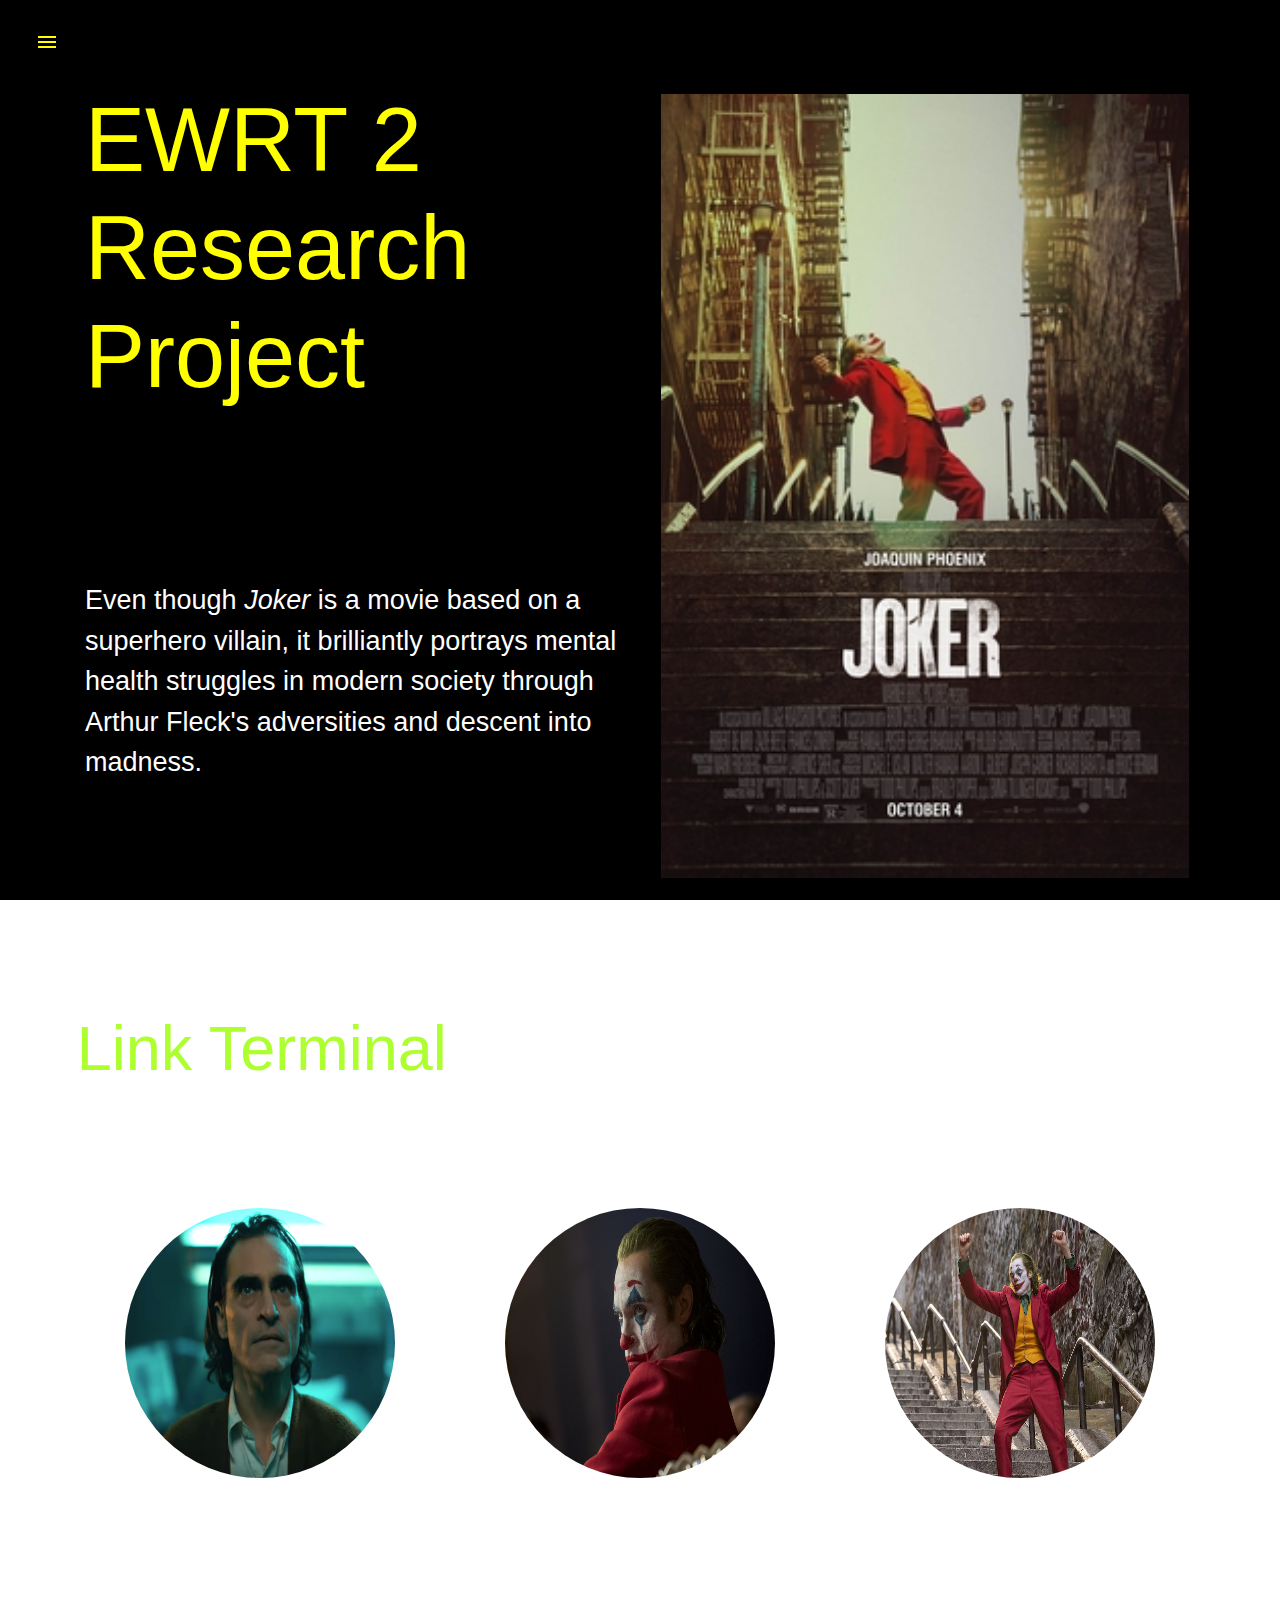
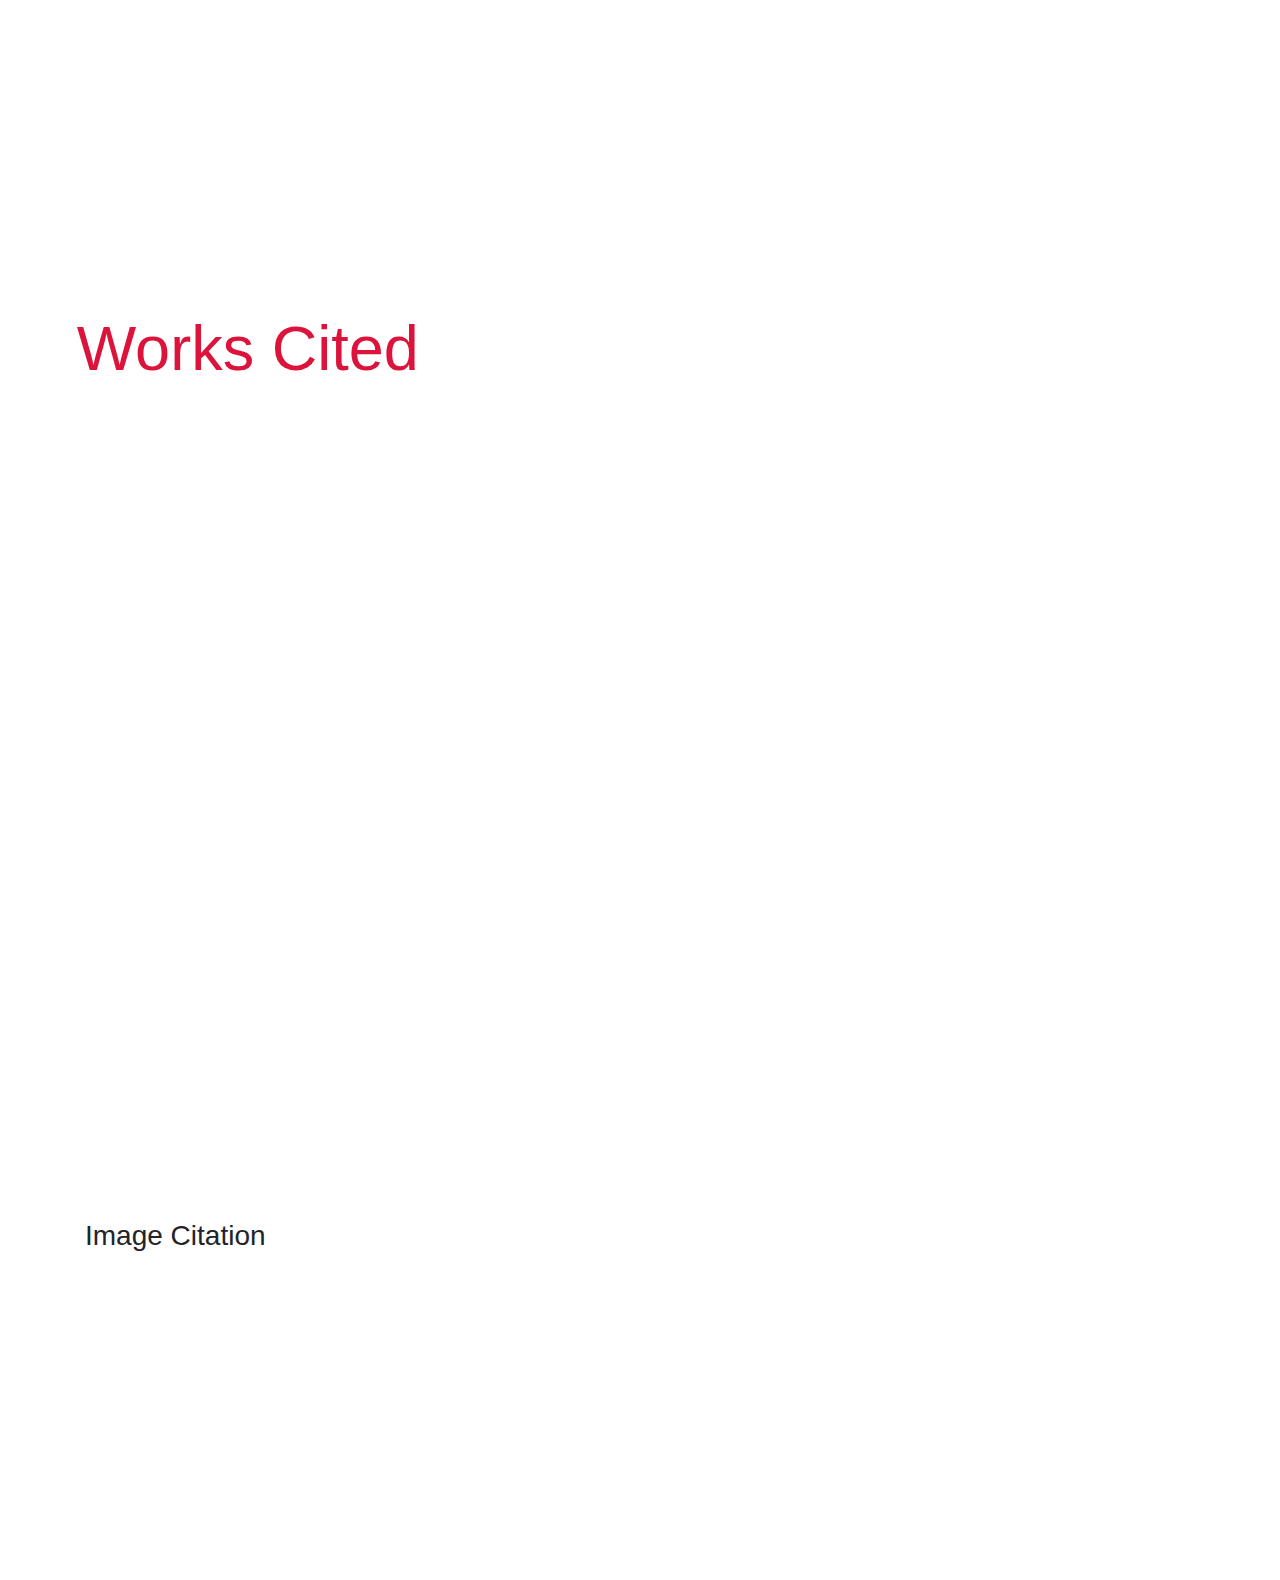
==== index.html @ c71a38e0 "Update index.html" ====
<!DOCTYPE html>
<html lang="en">
  <head>
    <meta charset="UTF-8" />
    <meta http-equiv="X-UA-Compatible" content="IE=edge" />
    <meta name="viewport" content="width=device-width, initial-scale=1.0" />
    <title>EWRT Project</title>
    <link rel="stylesheet" href="style.css" />
    <link rel="preconnect" href="https://fonts.gstatic.com" />
    <link
      href="https://fonts.googleapis.com/css2?family=Montserrat:wght@400;500&display=swap"
      rel="stylesheet"
    />
    <link
      rel="stylesheet"
      href="https://maxcdn.bootstrapcdn.com/bootstrap/4.0.0/css/bootstrap.min.css"
      integrity="sha384-Gn5384xqQ1aoWXA+058RXPxPg6fy4IWvTNh0E263XmFcJlSAwiGgFAW/dAiS6JXm"
      crossorigin="anonymous"
    />
  </head>
  <body>
    <div id="mySidebar" class="sidebar">
      <a href="javascript:void(0)" class="closebtn" onclick="closeNav()"
        >&times;</a
      >
      <a href="index.html">
          Home
      </a>
      <a href="#link-terminal"
        >Link Terminal</a
      >
      <a href="#works-cited"
        >Works Cited</a
      >
    </div>

    <div id="main">
      <button class="openbtn" onclick="openNav()">
        <svg class="menu" xmlns="http://www.w3.org/2000/svg" fill="#000000">
          <path d="M0 0h24v24H0z" fill="none" />
          <path d="M3 18h18v-2H3v2zm0-5h18v-2H3v2zm0-7v2h18V6H3z" />
        </svg>
      </button>

      <section id="landing-page" class="mt-2">
        <div class="container">
          <div class="row">
            <div class="landing-text col-xl-6">
              <h1 class="Title">EWRT 2 Research Project <br /></h1>
              <p class="body-text" >
                <br />
                <br />
                <br />
                <br />
                Even though <i>Joker</i> is a movie based on a superhero villain, it
                brilliantly portrays mental health struggles in modern society
                through Arthur Fleck's adversities and descent into madness.
              </p>
            </div>
            <div class="landing-pic col-xl-6 d-flex justify-content-center">
                <img class="movie-poster mt-2" src="images/Joker_(2019_film)_poster.jpeg" alt="Movie_poster">
            </div>
          </div>
        </div>
      </div>

      <section id="link-terminal">
        <h1>Link Terminal</h1>
        <div class="container project1234 fade-in mt-5 pt-5">
          <div class="row">
            <div class="col-xl-4">
              <a href="causes.html"
              ><img
                class="project1 hvr-grow-shadow"
                src="images/causes.png"
                alt="movieDatabase"
             /></a>
             <h3 class="desc-title mt-5">Causes of Mental Health Struggles</h3>
            </div>
            <div class="col-xl-4">
              <a href="effects.html"
              ><img onclick="alertFunction()"
                class="project2 hvr-grow-shadow"
                src="images/effect.jpeg"
                alt="Project2"
            /></a>
            <h3 class="desc-title mt-5">Effects of Psychotic Illness</h3>
            </div>
            <div class="col-xl-4">
              <a href="PersonalAnalysis.html"
              ><img
                class="project3 hvr-grow-shadow"
                src="images/Personal.jpeg"
                alt="Project3"
            /></a>
            <h3 class="desc-title mt-5">Personal Analysis</h3>
            </div>
          </div>
        </div>
      </section>

      <section id="works-cited">
        <h1>Works Cited</h1>
        <div class="container">
            <div class="row">
              <div class="col-xl-12">
                <p>Berger, Kevin. "Why We Still Need Monsters” Monsters: A Bedford Spotlight Reader, edited by Andrew J. Hoffman, Bedford, 2016 <br> <br>
                    Cancilla, Christian J. “Review: ‘Joker’ Holds a Mirror up to Society.” Dailyemerald.com, Daily Emerald, 8 Oct. 2019, https://www.dailyemerald.com/arts-culture/review-joker-holds-a-mirror-up-to-society/article_284d884a-e974-11e9-9d47-8fa9ae3995ba.html. <br><br>
                    Driscoll, Annabel, and Mina Husain. “Why Joker's Depiction of Mental Illness Is Dangerously Misinformed.” The Guardian, Guardian News and Media, 21 Oct. 2019, https://www.theguardian.com/film/2019/oct/21/joker-mental-illness-joaquin-phoenix-dangerous-misinformed.<br><br>
                    Fitriani, Yustina. “Analysis of Psychological Aspects of The Main Character in Movie ‘Joker’ Based on Sigmund Freud Theory.” Journal on Language and Literature, vol. 6, ser. 1, Dec. 2019, pp. 119–127. 1, https://doi.org/10.30812/humanitatis.v6i1.559. <br><br>
                    Goins, Zach. “Exit Survey: 'Joker'.” Inside The Film Room, 5 Oct. 2019, https://insidefilmroom.com/2019/10/05/exit-survey-joker/. <br> <br>
                    Phillips, Todd, and Scott Silver. Written by Todd Phillips &amp; Scott Silver. https://d2bu9v0mnky9ur.cloudfront.net/academy2019/screenplay/joker/joker_new_final.pdf. <br><br>
                    Ramirez, Miguel. “‘Joker’ Brings Societal Issues To Light And Does Not Glorify Violence In Viewers.” Stmurattlernews.com, St. Mary's University, 23 Oct. 2019, https://www.stmurattlernews.com/home/2019/10/23/joker-brings-societal-issues-to-light-and-does-not-glorify-violence-in-viewers/. <br><br>
                    Robinson, Chauncey K. “'Joker' Exposes the Broken Class System That Creates Its Own Monsters.” People's World, People's World, 30 June 2020, https://www.peoplesworld.org/article/joker-exposes-the-broken-class-system-that-creates-its-own-monsters/. <br><br>
                    Skryabin, Valentin Yurievich. “Analysing Joker: An Attempt to Establish Diagnosis for a Film Icon: Bjpsych Bulletin.” Cambridge Core, Cambridge University Press, 7 Jan. 2021, https://www.cambridge.org/core/journals/bjpsych-bulletin/article/analysing-joker-an-attempt-to-establish-diagnosis-for-a-film-icon/73EAAA5833A820B3B8EC1096FF55710F. <br><br>
                    Spielman, Rose M., et al. Psychology 2E. OpenStax College, Rice University, 2020, pp. 568 - 620 <br><br>
                </p>
              </div>
              <div class="col-xl-12">
                <h3 class="image-citation" >Image Citation <br><br></h3>
                <p>“Joker (2019).” Fandango, 4 Oct. 2019, https://www.fandango.com/joker-2019-214548/movie-overview. <br><br>
                    “Joker (2019 Film).” Wikipedia, Wikimedia Foundation, 5 Mar. 2022, https://en.wikipedia.org/wiki/Joker_(2019_film). <br><br>
                  Sharf, Zack. “'Joker' Set in the Past Because Todd Phillips Wants Nothing to Do with the DCEU.” IndieWire, IndieWire, 20 Sept. 2019, https://www.indiewire.com/2019/09/joker-setting-period-movie-separate-dceu-1202174964/. <br><br>
                  Sharf, Zack. “'Joker' Director Spent One Year Convincing Warner Bros. to Say Yes to R-Rated Vision.” IndieWire, IndieWire, 28 Aug. 2019, https://www.indiewire.com/2019/08/joker-r-rating-director-warner-bros-clash-1202169517/. <br><br></p>
              </div>
            </div>
        </div>
      </section>
    </div>
    <script src="animate.js" defer></script>
  </body>
</html>
---- style.css ----
body {
  z-index: 10;
  background: linear-gradient(to bottom, black, black) fixed;
  /*background-color: white;*/
  background-size: cover;
  background-position: center;
  background-repeat: no-repeat;
}

/* The sidebar menu */
.sidebar {
  height: 100%; /* 100% Full-height */
  width: 0; /* 0 width - change this with JavaScript */
  position: fixed; /* Stay in place */
  z-index: 1; /* Stay on top */
  top: 0;
  left: 0;
  background-color: grey;
  overflow-x: hidden; /* Disable horizontal scroll */
  padding-top: 60px; /* Place content 60px from the top */
  transition: 0.5s; /* 0.5 second transition effect to slide in the sidebar */
}

/* The sidebar links */
.sidebar a {
  padding: 8px 8px 8px 32px;
  text-decoration: none;
  font-size: 25px;
  color: white;
  display: block;
  transition: 0.3s;
}

/* When you mouse over the navigation links, change their color */
.sidebar a:hover {
  color: greenyellow;
  text-decoration: none;
}

/* Position and style the close button (top right corner) */
.sidebar .closebtn {
  position: absolute;
  top: 0;
  right: 25px;
  font-size: 36px;
  margin-left: 50px;
}

/* The button used to open the sidebar */
.openbtn {
  font-size: 20px;
  position: relative;
  cursor: pointer;
  background-color: transparent;
  color: greenyellow fixed;
  fill: greenyellow;
  padding: 10px 15px;
  border: none;
  max-width: 7.5%;
}

.menu {
  fill: yellow;
}

/* Style page content - use this if you want to push the page content to the right when you open the side navigation */
#main {
  transition: margin-left 0.5s; /* If you want a transition effect */
  padding: 20px;
}

/* On smaller screens, where height is less than 450px, change the style of the sidenav (less padding and a smaller font size) */
@media screen and (max-height: 450px) {
  .sidebar {
    padding-top: 15px;
  }
  .sidebar a {
    font-size: 18px;
  }
}

svg {
  width: 30px;
  height: 30px;
}
svg:hover {
  fill: greenyellow;
}

#landing-page {
  height: 100%;
  width: 100%;
}

.Title {
  font-size: 10vh;
  color: yellow;
}

.body-text {
  font-size: 3vh;
  color: white;
}

.yearbook {
  margin-top: 5%;
  margin-left: 40%;
  width: 20vw;
  transition: ease-out 0.2s;
}

.yearbook:hover {
  animation: rotation 1s alternate;
  transition: ease-in 0.2s;
  transform: scale(1.1);
}

@keyframes rotation {
  from {
    transform: rotate(0deg);
  }
  to {
    transform: rotate(359deg);
  }
}

.movie-poster {
  height: 110%;
}
.cause-poster {
  height: 50vh;
  margin-bottom: 7.5%;
}
.citation {
  font-size: 1vh;
  color: white;
}
.citation-box {
  margin-bottom: 5%;
}

#link-terminal {
  width: 100%;
  margin: auto;
  min-height: 100vh;
  margin-top: 15%;
}

#link-terminal h1 {
  font-size: 7vh;
  margin-left: 6%;
  align-items: center;
  text-align: left;
  color: greenyellow;
  padding-bottom: 2%;
}

.project1234 {
  display: flex;
  list-style: none;
  justify-content: space-evenly;
  align-content: center;
  align-items: center;
}

.project1234 img {
  width: 30vh;
  height: 30vh;
  display: block;
  margin: auto;
  border-radius: 150px;
  box-shadow: 5px 5px 5px 5px none;
}

.hvr-grow-shadow {
  display: inline-block;
  vertical-align: middle;
  -webkit-transform: perspective(1px) translateZ(0);
  transform: perspective(1px) translateZ(0);
  box-shadow: 0 0 1px rgba(0, 0, 0, 0);
  -webkit-transition-duration: 0.3s;
  transition-duration: 0.3s;
  -webkit-transition-property: box-shadow, transform;
  transition-property: box-shadow, transform;
}
.hvr-grow-shadow:hover,
.hvr-grow-shadow:focus,
.hvr-grow-shadow:active {
  box-shadow: 0 10px 10px -10px rgba(0, 0, 0, 0);
  -webkit-transform: scale(1.1);
  transform: scale(1.1);
}

.project-desc {
  margin-top: 1%;
  margin-left: 7%;
  margin-right: 6%;
  display: flex;
  flex-direction: row;
  list-style: none;
  justify-content: space-evenly;
  align-content: center;
  align-items: center;
}

.desc1 {
  color: white;
  font-size: 16px;
  width: 300px;
  height: 300px;
  display: block;
  margin: auto;
  border-radius: 50px;
}

.desc2 {
  color: white;
  font-size: 16px;
  width: 300px;
  height: 300px;
  display: block;
  margin: auto;
  border-radius: 50px;
}

.desc3 {
  color: black;
  font-size: 16px;
  width: 300px;
  height: 300px;
  display: block;
  margin: auto;
  border-radius: 50px;
}

.desc4 {
  color: black;
  font-size: 16px;
  width: 300px;
  height: 300px;
  display: block;
  margin: auto;
  padding-right: 20px;
}

.desc-title {
  text-align: center;
  font-size: 32px;
  color: white;
}

.desc {
  text-align: center;
}

#projects button {
  text-align: center;
  vertical-align: middle;
  margin: auto;
  position: absolute;
  top: 290em;
  left: 0;
  bottom: 0;
  right: 0;
}

#works-cited {
  width: 100%;
  margin: auto;
  min-height: 100vh;
}

#works-cited h1 {
  font-size: 7vh;
  margin-left: 6%;
  align-items: center;
  text-align: left;
  color: crimson;
  padding-bottom: 2%;
}

#works-cited p {
  font-size: 2vh;
  color: white;
}

.causesh1 {
  color: yellow;
  font-size: 10vh;
}

.effectsh1 {
  color: greenyellow;
  font-size: 10vh;
}

.analysish1 {
  color: crimson;
  font-size: 10vh;
}
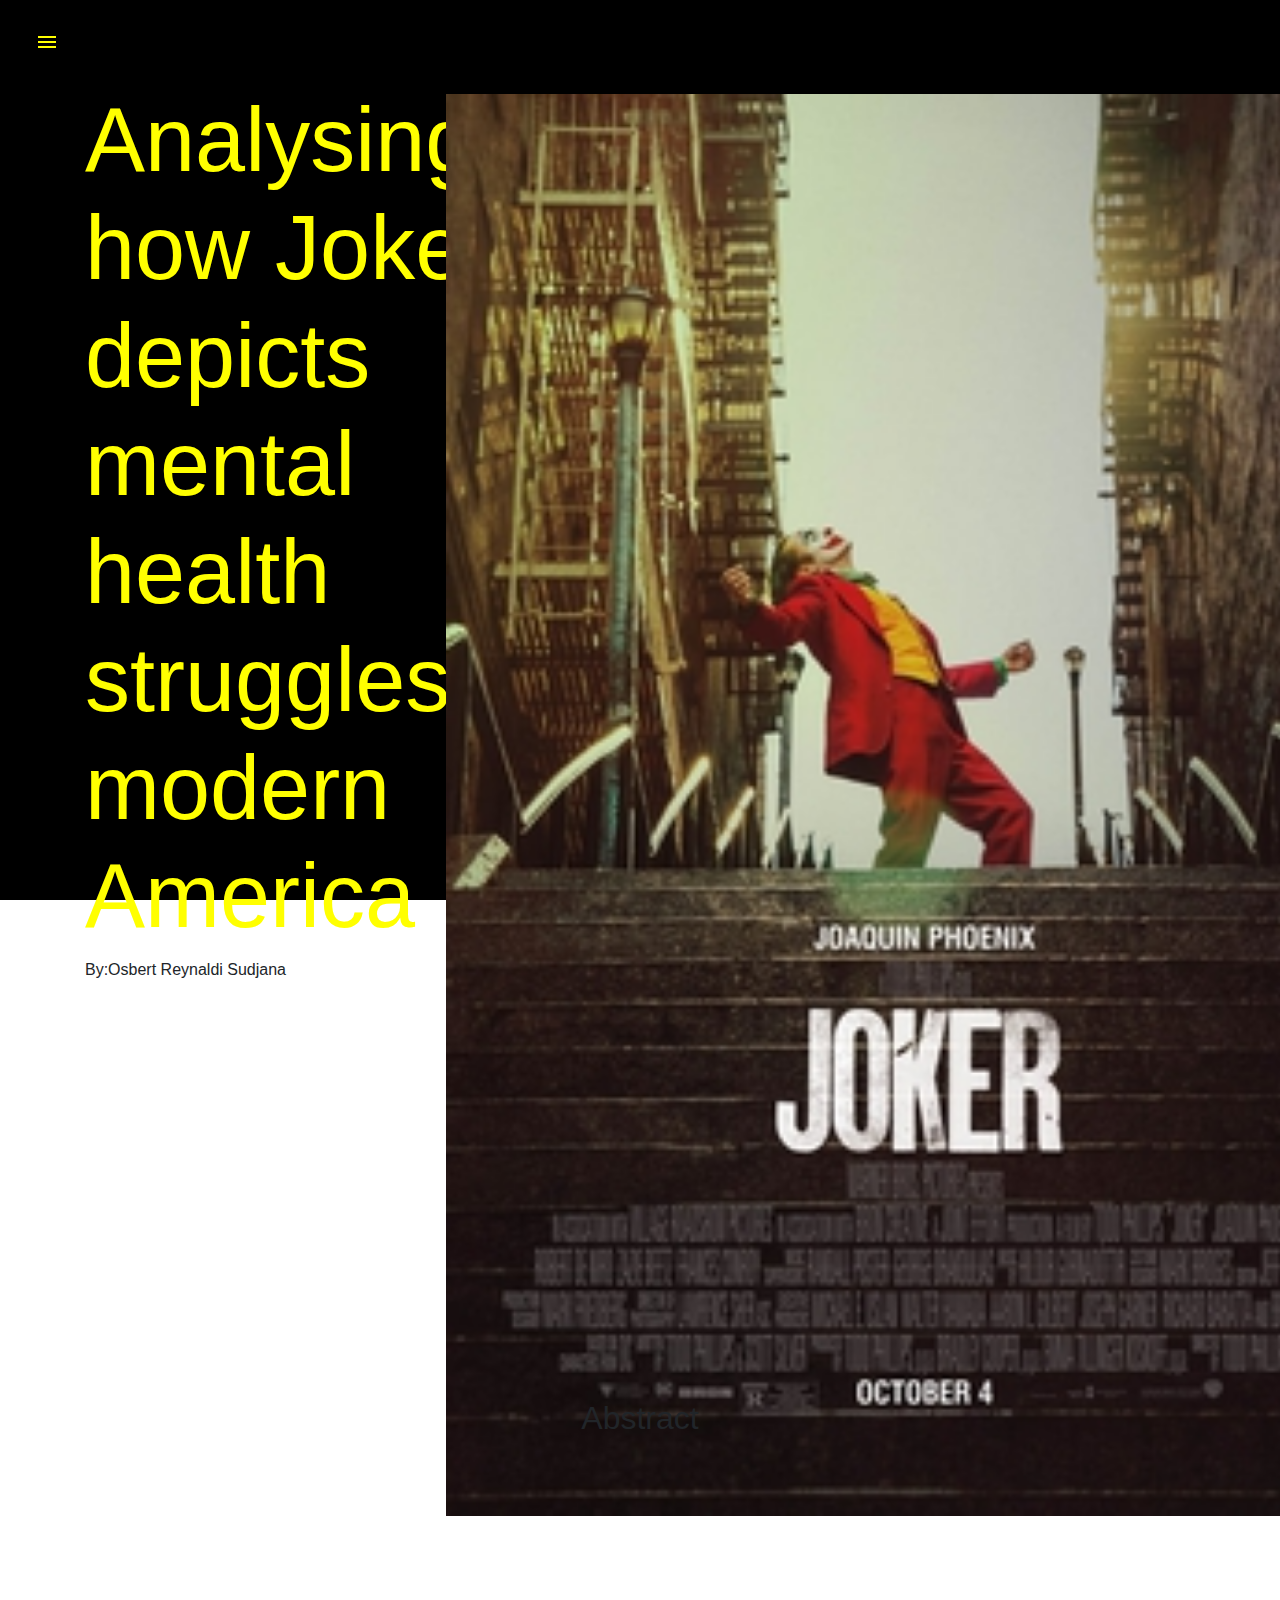
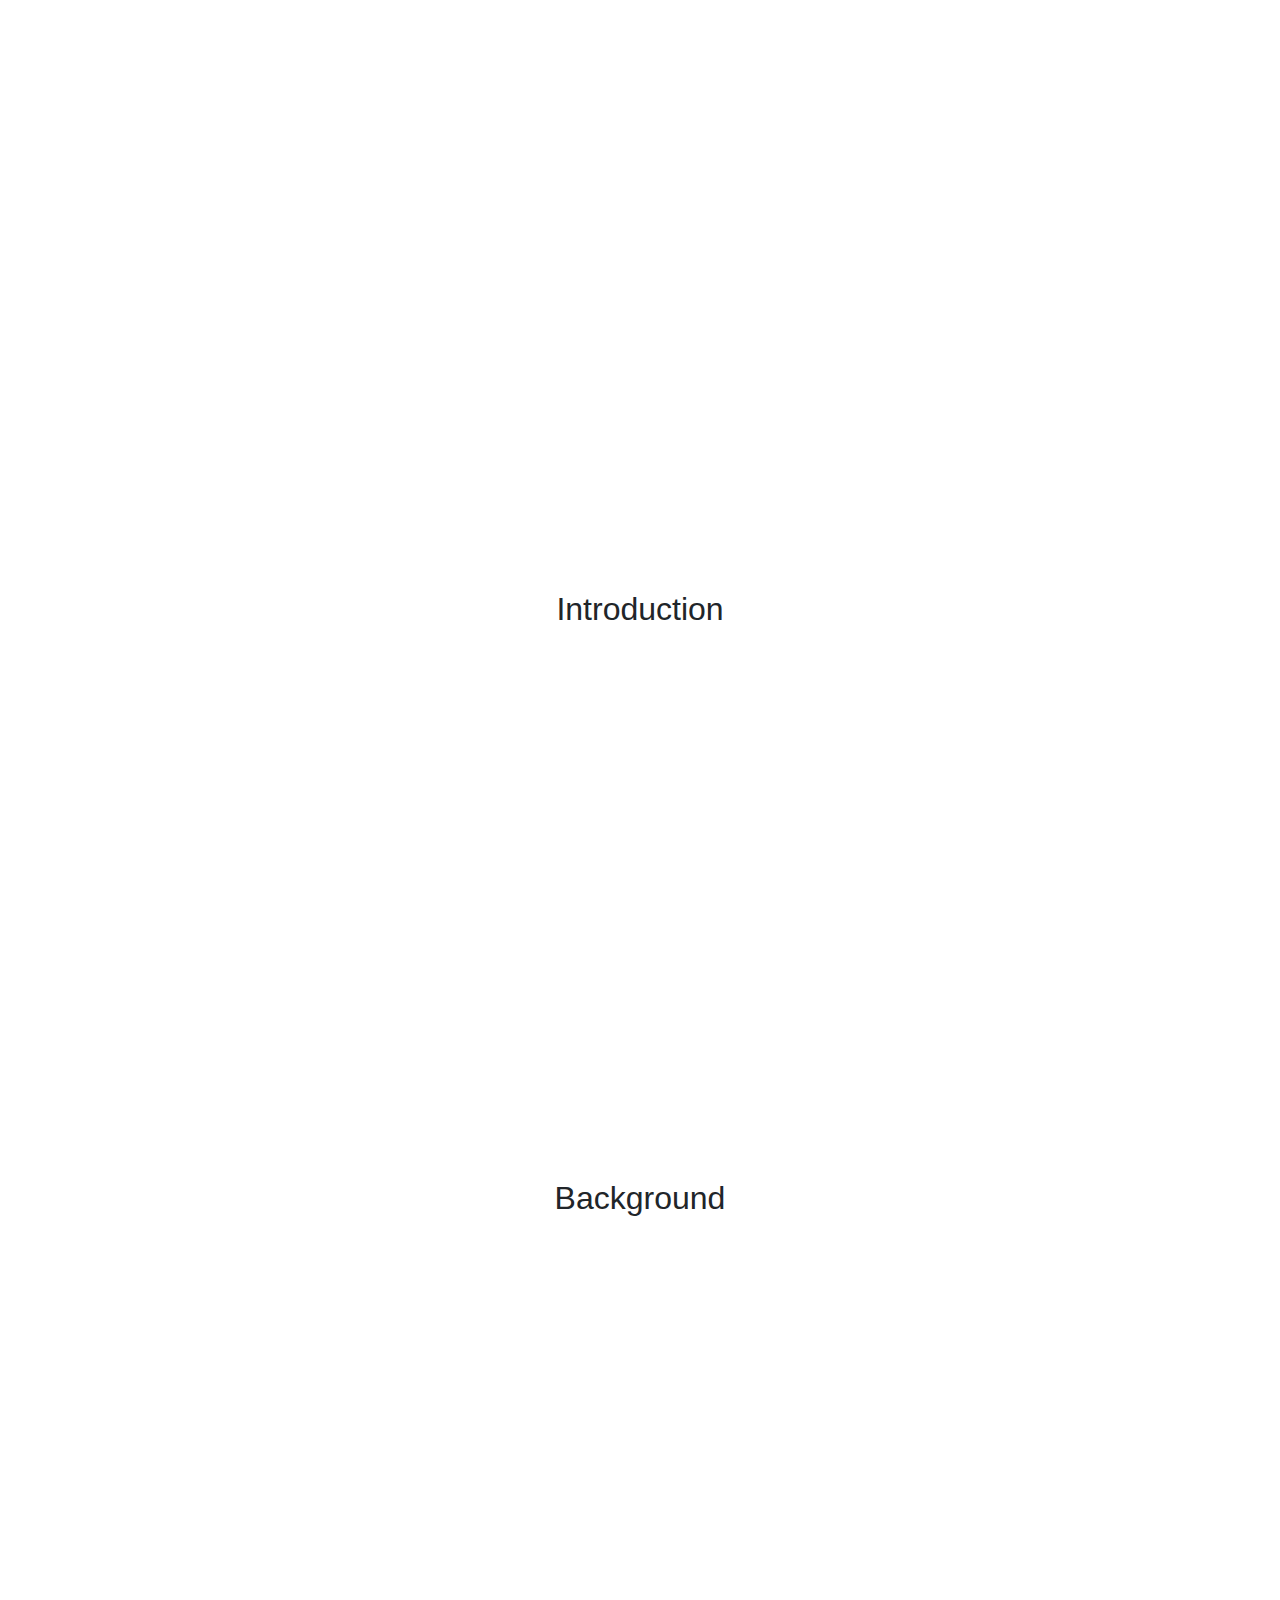
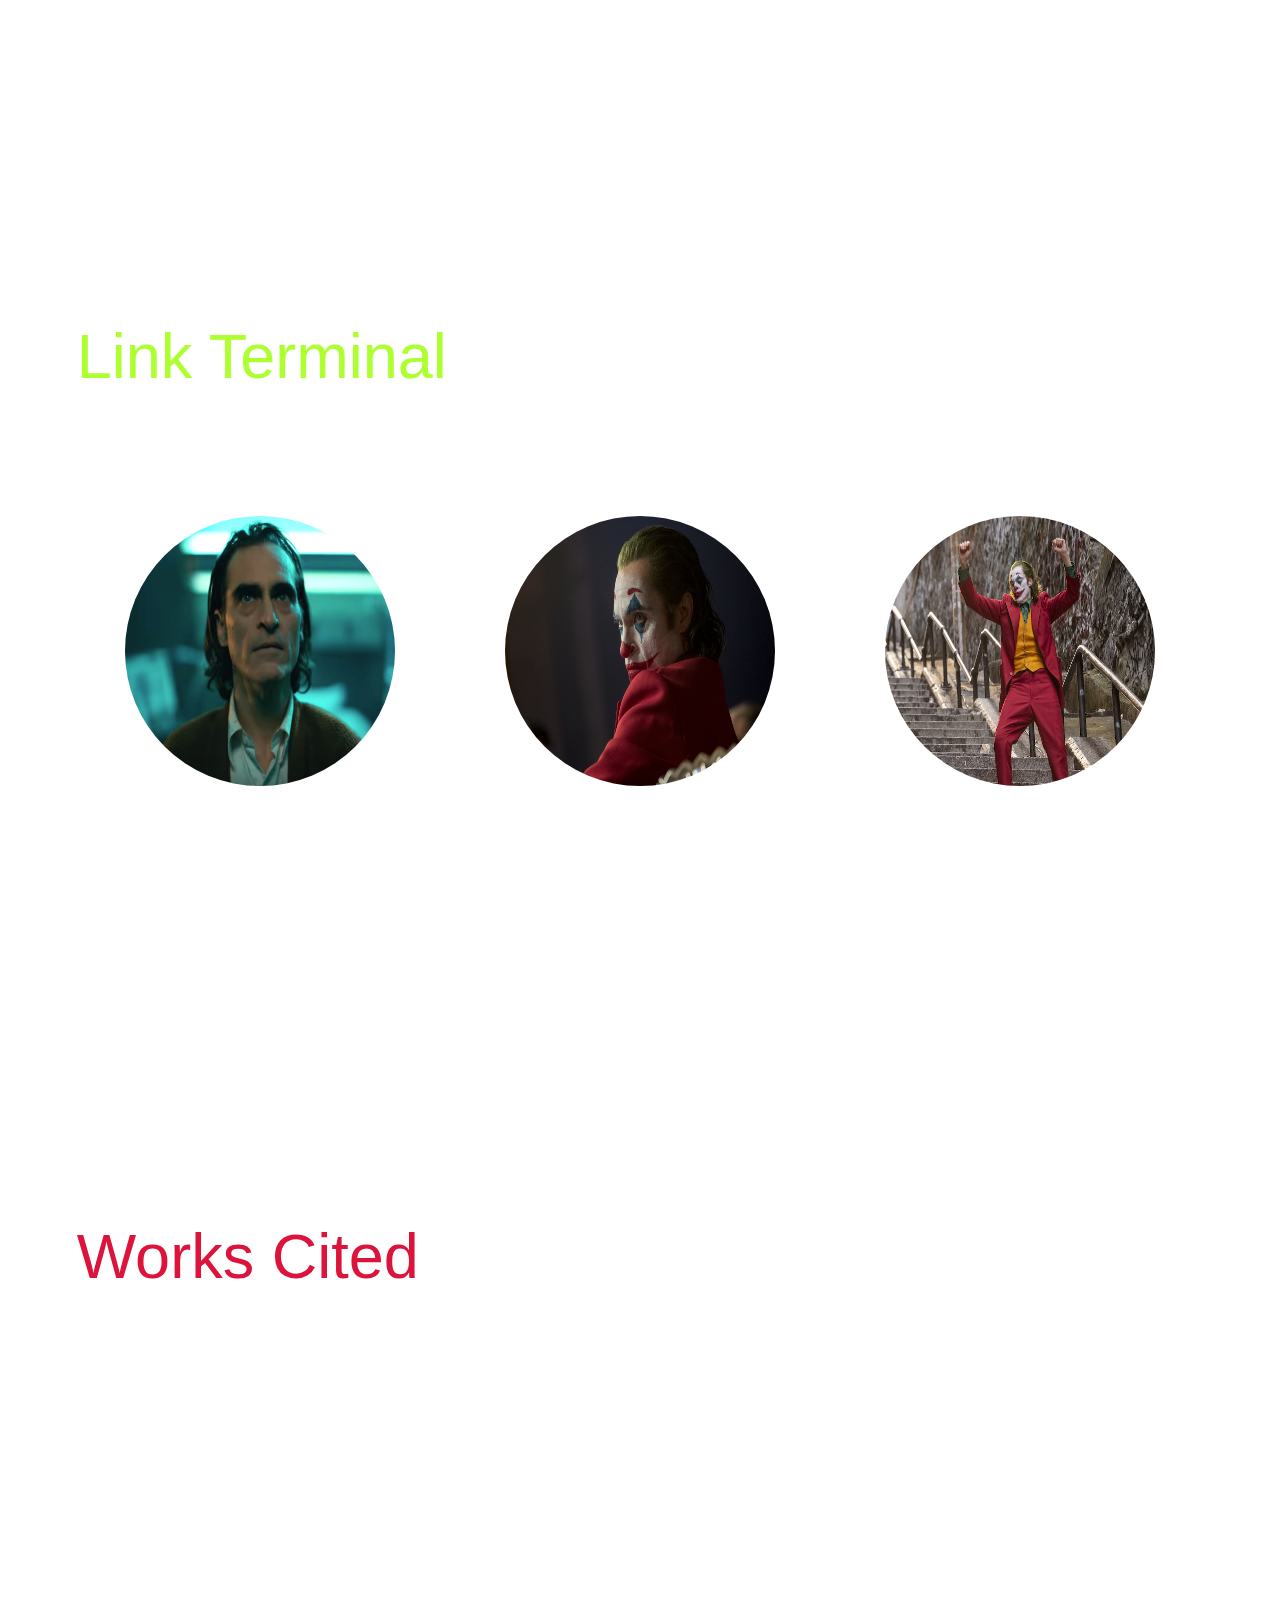
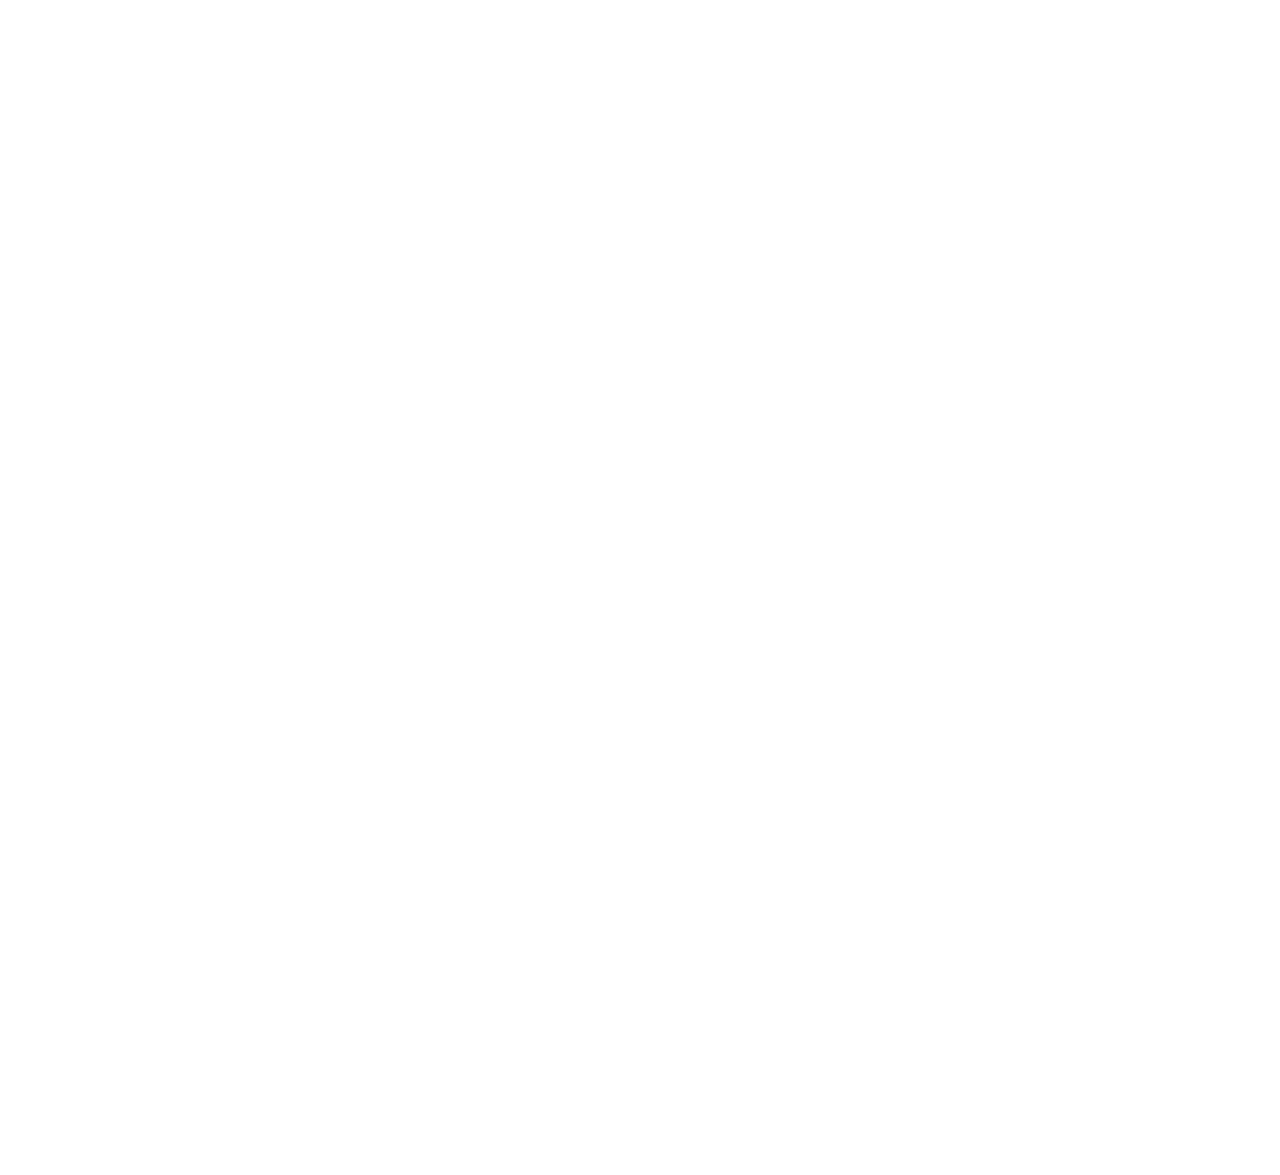
==== commit f79f1b06: "Update index.html" ====
--- a/index.html
+++ b/index.html
@@ -26,6 +26,18 @@
       <a href="index.html">
           Home
       </a>
+      <a href="index.html#abstract">
+          Abstract
+      </a>
+      <a href="index.html#introduction">
+          Introduction
+      </a>
+      <a href="index.html#background">
+          Background
+      </a>
+      <a href="index.html#introduction">
+          Introduction
+      </a>
       <a href="#link-terminal"
         >Link Terminal</a
       >
@@ -46,7 +58,8 @@
         <div class="container">
           <div class="row">
             <div class="landing-text col-xl-6">
-              <h1 class="Title">EWRT 2 Research Project <br /></h1>
+              <h1 class="Title">Analysing how Joker depicts mental health struggles in modern America <br /></h1>
+              <p class="by">By:Osbert Reynaldi Sudjana</p>
               <p class="body-text" >
                 <br />
                 <br />
@@ -63,6 +76,62 @@
           </div>
         </div>
       </div>
+
+      <section id="abstract">
+        <div class="container">
+          <div class="row">
+            <div class="col-xl-12 d-flex justify-content-center">
+              <h2 class="abstract" >Abstract</h2>
+            </div>
+            <div class="col-xl-12 d-flex justify-content-center">
+              <p class="body-text">
+                <br><br><br>
+                The portrayal of mental health through the movie <i>Joker</i> represents mental health in modern American society through symbolism, metaphors, and other comparison techniques. Previous research has highlighted the main character, Arthur Fleck's diagnosis psychological struggles which include Narcissistic Personality Disorder, Antisocial Personality Disorder and Pseudobulbar affect. The dominant claims of critics and researchers state that <i>Joker</i> offers a potentially misinformative protrayal of mental health struggles due to all the violence depicted in the movie. 
+                Through qualititative data from surveys, we can also see the reaction of the American public through comments and multiple perspectives in which a majority of watchers agree that the portrayal of a mentally deranged character makes them unsetteld and uncomfortable. 
+                Contrary to what has already been researched, the movie does actually do an excellent job of portrayal. The counterarguments such as the correlation of violence with mental illness can be seen as a boon. This correlation represents the public's misinformation towards mental illness and serves as a message for the public to be further educated on this topic. Although <i>Joker</i> does have it's shortcomings, it does an overall amazing job at symbolic representation of the American modern society.
+              </p>
+            </div>
+          </div>
+        </div>
+      </section>
+      
+      <section id="introduction">
+        <div class="container">
+          <div class="row">
+            <div class="col-xl-12 d-flex justify-content-center">
+              <h2 class="abstract" >Introduction</h2>
+            </div>
+            <div class="col-xl-12 d-flex justify-content-center">
+              <p class="body-text">
+                <br><br><br>
+                <i>Joker</i> is a movie known for its amazing writing, script and director. It highlights and symbolises issues pertaining to real life problems in mental health through the main character, Arthur Fleck.
+                His past and current activities as detailed in the plot of the movie shows the brutality of society towards people with mental health and also highlights the casues and effects of mental detrioration.
+                Although the movie is set in the fictional city of Gotham, it clearly is a representation of 20th century New York city, depicting how dark those times were towards people of lower economic classes and people with mental health issues.
+                Through analysing the causes and symptoms of mental health problems based on past research as well as doing a personal deep dive on the movie, this research paper aims to analyse how exactly the movie depicts mental health in modern America.
+              </p>
+            </div>
+          </div>
+        </div>
+      </section>
+
+      <section id="background">
+        <div class="container">
+          <div class="row">
+            <div class="col-xl-12 d-flex justify-content-center">
+              <h2 class="abstract" >Background</h2>
+            </div>
+            <div class="col-xl-12 d-flex justify-content-center">
+              <p class="body-text">
+                <br><br><br>
+                Modern America faces the problem of ignorance towards mental health in general. Most people are not educated about what causes and what exactly is mental health issues. What makes this problem worse, is that they do not seem to care.
+                Past research has already highlighted how Arthur Fleck's character in <i>Joker</i> portrays the severity of mental illness as well as specific ilnesses. Although it is never specifically mentioned in the movie, past research has also managed to diagnose him with a few disorders through psychological theory.
+                Critic reviews and surveys also shows that <i>Joker</i> received mixed reviews from the public with an average of around 60% being fond of the movie due to the discomfort that this movie suposedly brings to audience members
+              </p>
+            </div>
+          </div>
+        </div>
+      </section>
+
 
       <section id="link-terminal">
         <h1>Link Terminal</h1>
@@ -104,24 +173,26 @@
         <div class="container">
             <div class="row">
               <div class="col-xl-12">
-                <p>Berger, Kevin. "Why We Still Need Monsters” Monsters: A Bedford Spotlight Reader, edited by Andrew J. Hoffman, Bedford, 2016 <br> <br>
+                <p>Berger, Kevin. "Why We Still Need Monsters” <i>Monsters: A Bedford Spotlight Reader</i>, edited by Andrew J. Hoffman, Bedford, 2016 <br> <br>
                     Cancilla, Christian J. “Review: ‘Joker’ Holds a Mirror up to Society.” Dailyemerald.com, Daily Emerald, 8 Oct. 2019, https://www.dailyemerald.com/arts-culture/review-joker-holds-a-mirror-up-to-society/article_284d884a-e974-11e9-9d47-8fa9ae3995ba.html. <br><br>
+                    “Create a Pie Chart.” Create a Pie Chart, Free . Customize, Download and Easily Share. Just Enter the Amounts, Pick Some Colors/Fonts, and We'll Take It from There!, https://www.meta-chart.com/pie#/display. 
                     Driscoll, Annabel, and Mina Husain. “Why Joker's Depiction of Mental Illness Is Dangerously Misinformed.” The Guardian, Guardian News and Media, 21 Oct. 2019, https://www.theguardian.com/film/2019/oct/21/joker-mental-illness-joaquin-phoenix-dangerous-misinformed.<br><br>
-                    Fitriani, Yustina. “Analysis of Psychological Aspects of The Main Character in Movie ‘Joker’ Based on Sigmund Freud Theory.” Journal on Language and Literature, vol. 6, ser. 1, Dec. 2019, pp. 119–127. 1, https://doi.org/10.30812/humanitatis.v6i1.559. <br><br>
+                    Fitriani, Yustina. “Analysis of Psychological Aspects of The Main Character in Movie ‘Joker’ Based on Sigmund Freud Theory.” <i>Journal on Language and Literature</i>, vol. 6, ser. 1, Dec. 2019, pp. 119–127. 1, https://doi.org/10.30812/humanitatis.v6i1.559. <br><br>
                     Goins, Zach. “Exit Survey: 'Joker'.” Inside The Film Room, 5 Oct. 2019, https://insidefilmroom.com/2019/10/05/exit-survey-joker/. <br> <br>
-                    Phillips, Todd, and Scott Silver. Written by Todd Phillips &amp; Scott Silver. https://d2bu9v0mnky9ur.cloudfront.net/academy2019/screenplay/joker/joker_new_final.pdf. <br><br>
+                    Jiang, Emma. “'Joker': The Study of a Man Who Has Lost His Mind.” The Paly Voice, 7 Feb. 2020, https://palyvoice.com/153136/culture/entertainment/joker-the-study-of-a-man-who-has-lost-his-mind/. <br><br>
+                    “Joker.” Rotten Tomatoes, https://www.rottentomatoes.com/m/joker_2019. “Joker.” <br><br>
+                    “Joker (2019).” Fandango, 4 Oct. 2019, https://www.fandango.com/joker-2019-214548/movie-overview. <br><br>
+                    “Joker (2019 Film).” Wikipedia, Wikimedia Foundation, 5 Mar. 2022, https://en.wikipedia.org/wiki/Joker_(2019_film). <br><br>
+                    Metacritic, 3 Oct. 2019, https://www.metacritic.com/movie/joker. <br><br>
+                    Obenson, Tambay. “'Joker' Makes a Strange Connection between Arthur Fleck and the Struggles of Black Women - Analysis.” IndieWire, IndieWire, 19 Oct. 2019, https://www.indiewire.com/2019/10/joker-race-problem-black-women-1202182613/. <br><br>
+                    Phillips, Todd, and Scott Silver. <i>Joker an origin</i>. https://d2bu9v0mnky9ur.cloudfront.net/academy2019/screenplay/joker/joker_new_final.pdf. <br><br>
                     Ramirez, Miguel. “‘Joker’ Brings Societal Issues To Light And Does Not Glorify Violence In Viewers.” Stmurattlernews.com, St. Mary's University, 23 Oct. 2019, https://www.stmurattlernews.com/home/2019/10/23/joker-brings-societal-issues-to-light-and-does-not-glorify-violence-in-viewers/. <br><br>
                     Robinson, Chauncey K. “'Joker' Exposes the Broken Class System That Creates Its Own Monsters.” People's World, People's World, 30 June 2020, https://www.peoplesworld.org/article/joker-exposes-the-broken-class-system-that-creates-its-own-monsters/. <br><br>
+                    Sharf, Zack. “'Joker' Set in the Past Because Todd Phillips Wants Nothing to Do with the DCEU.” IndieWire, IndieWire, 20 Sept. 2019, https://www.indiewire.com/2019/09/joker-setting-period-movie-separate-dceu-1202174964/. <br><br>
+                    Sharf, Zack. “'Joker' Director Spent One Year Convincing Warner Bros. to Say Yes to R-Rated Vision.” IndieWire, IndieWire, 28 Aug. 2019, https://www.indiewire.com/2019/08/joker-r-rating-director-warner-bros-clash-1202169517/. <br><br>
                     Skryabin, Valentin Yurievich. “Analysing Joker: An Attempt to Establish Diagnosis for a Film Icon: Bjpsych Bulletin.” Cambridge Core, Cambridge University Press, 7 Jan. 2021, https://www.cambridge.org/core/journals/bjpsych-bulletin/article/analysing-joker-an-attempt-to-establish-diagnosis-for-a-film-icon/73EAAA5833A820B3B8EC1096FF55710F. <br><br>
-                    Spielman, Rose M., et al. Psychology 2E. OpenStax College, Rice University, 2020, pp. 568 - 620 <br><br>
-                </p>
-              </div>
-              <div class="col-xl-12">
-                <h3 class="image-citation" >Image Citation <br><br></h3>
-                <p>“Joker (2019).” Fandango, 4 Oct. 2019, https://www.fandango.com/joker-2019-214548/movie-overview. <br><br>
-                    “Joker (2019 Film).” Wikipedia, Wikimedia Foundation, 5 Mar. 2022, https://en.wikipedia.org/wiki/Joker_(2019_film). <br><br>
-                  Sharf, Zack. “'Joker' Set in the Past Because Todd Phillips Wants Nothing to Do with the DCEU.” IndieWire, IndieWire, 20 Sept. 2019, https://www.indiewire.com/2019/09/joker-setting-period-movie-separate-dceu-1202174964/. <br><br>
-                  Sharf, Zack. “'Joker' Director Spent One Year Convincing Warner Bros. to Say Yes to R-Rated Vision.” IndieWire, IndieWire, 28 Aug. 2019, https://www.indiewire.com/2019/08/joker-r-rating-director-warner-bros-clash-1202169517/. <br><br></p>
+                    Spielman, Rose M., et al. <i>Psychology 2E</i>. OpenStax College, Rice University, 2020, pp. 568 - 620 <br><br>
+                    “Symptoms and Types of Personality Disorders.” Bell Foundation®, 13 Jan. 2020, https://www.bellfoundation.org.au/symptoms-and-types-of-personality-disorders/. <br><br></p>
               </div>
             </div>
         </div>
@@ -130,3 +201,4 @@
     <script src="animate.js" defer></script>
   </body>
 </html>
+
--- a/style.css
+++ b/style.css
@@ -298,3 +298,12 @@
   color: crimson;
   font-size: 10vh;
 }
+
+.image-citation {
+  color: crimson;
+}
+
+.analysisHeader {
+  color: peachpuff;
+  font-size: 5vh;
+}
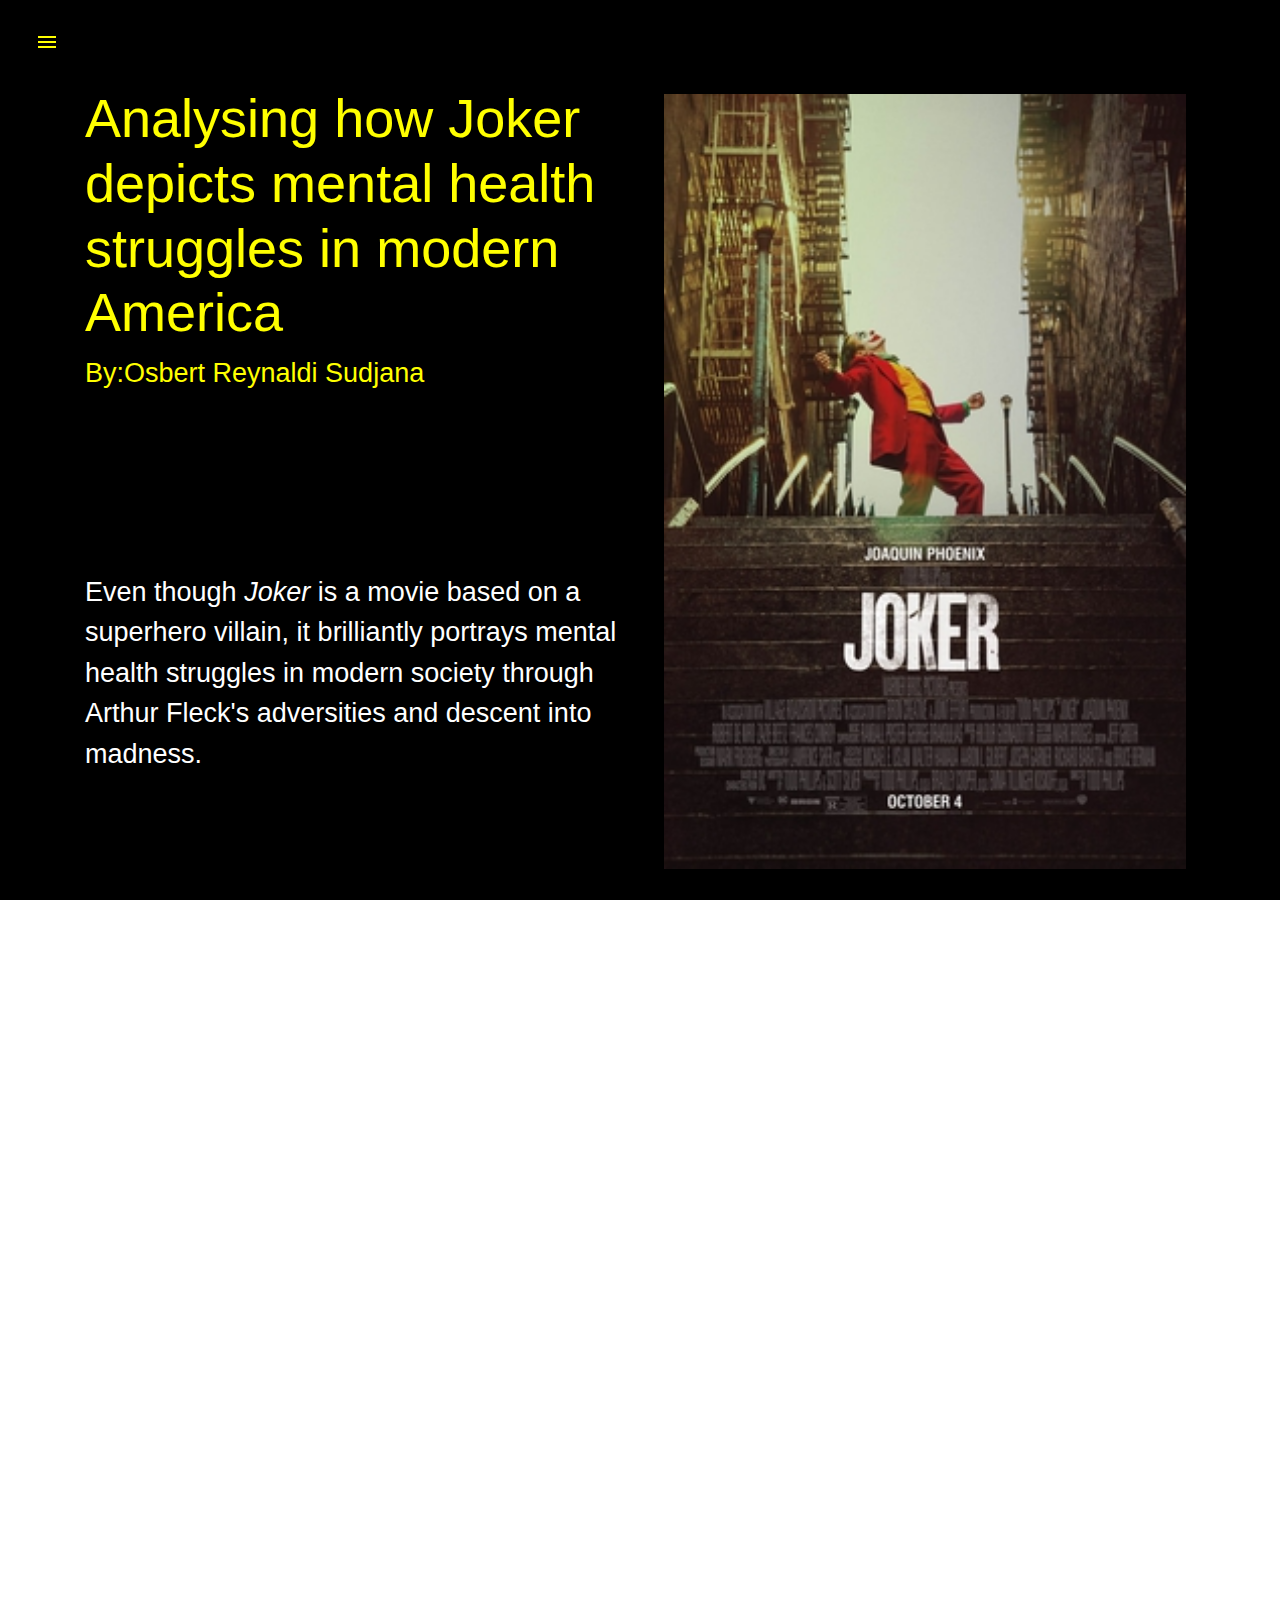
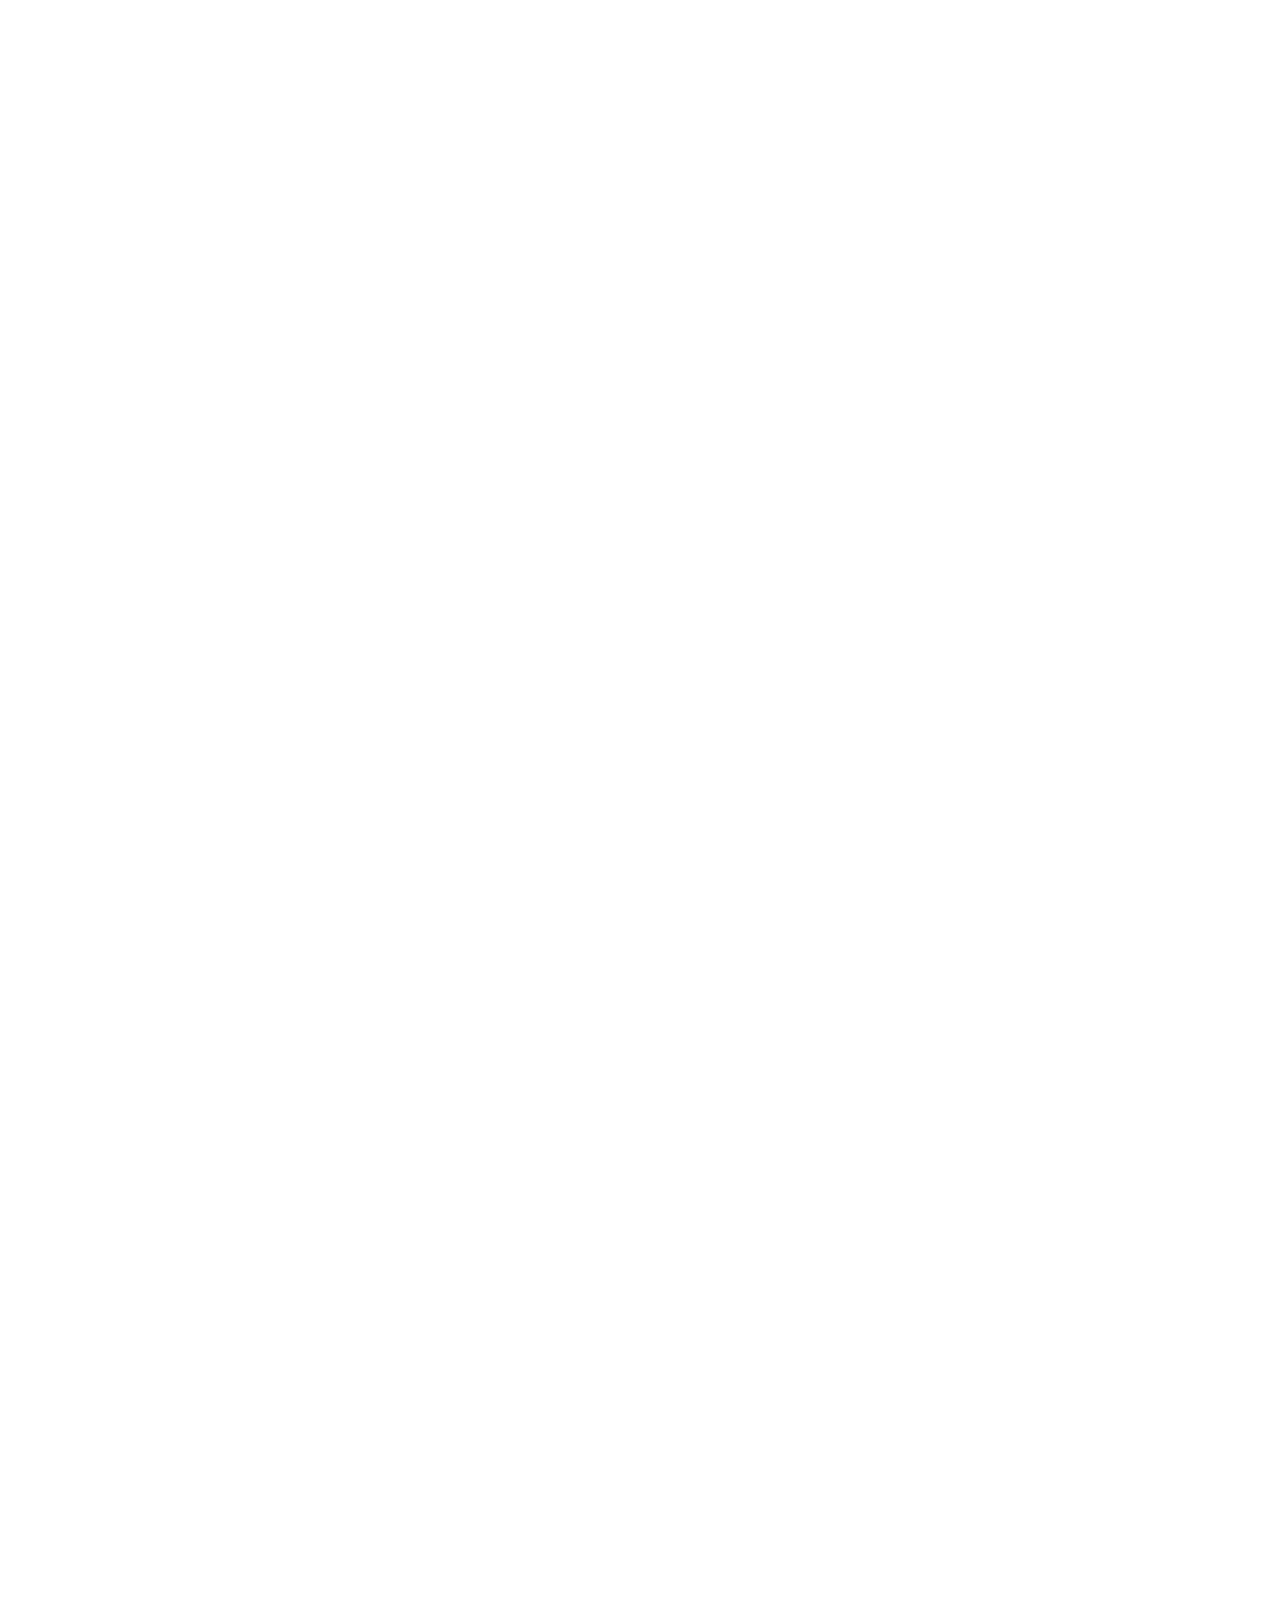
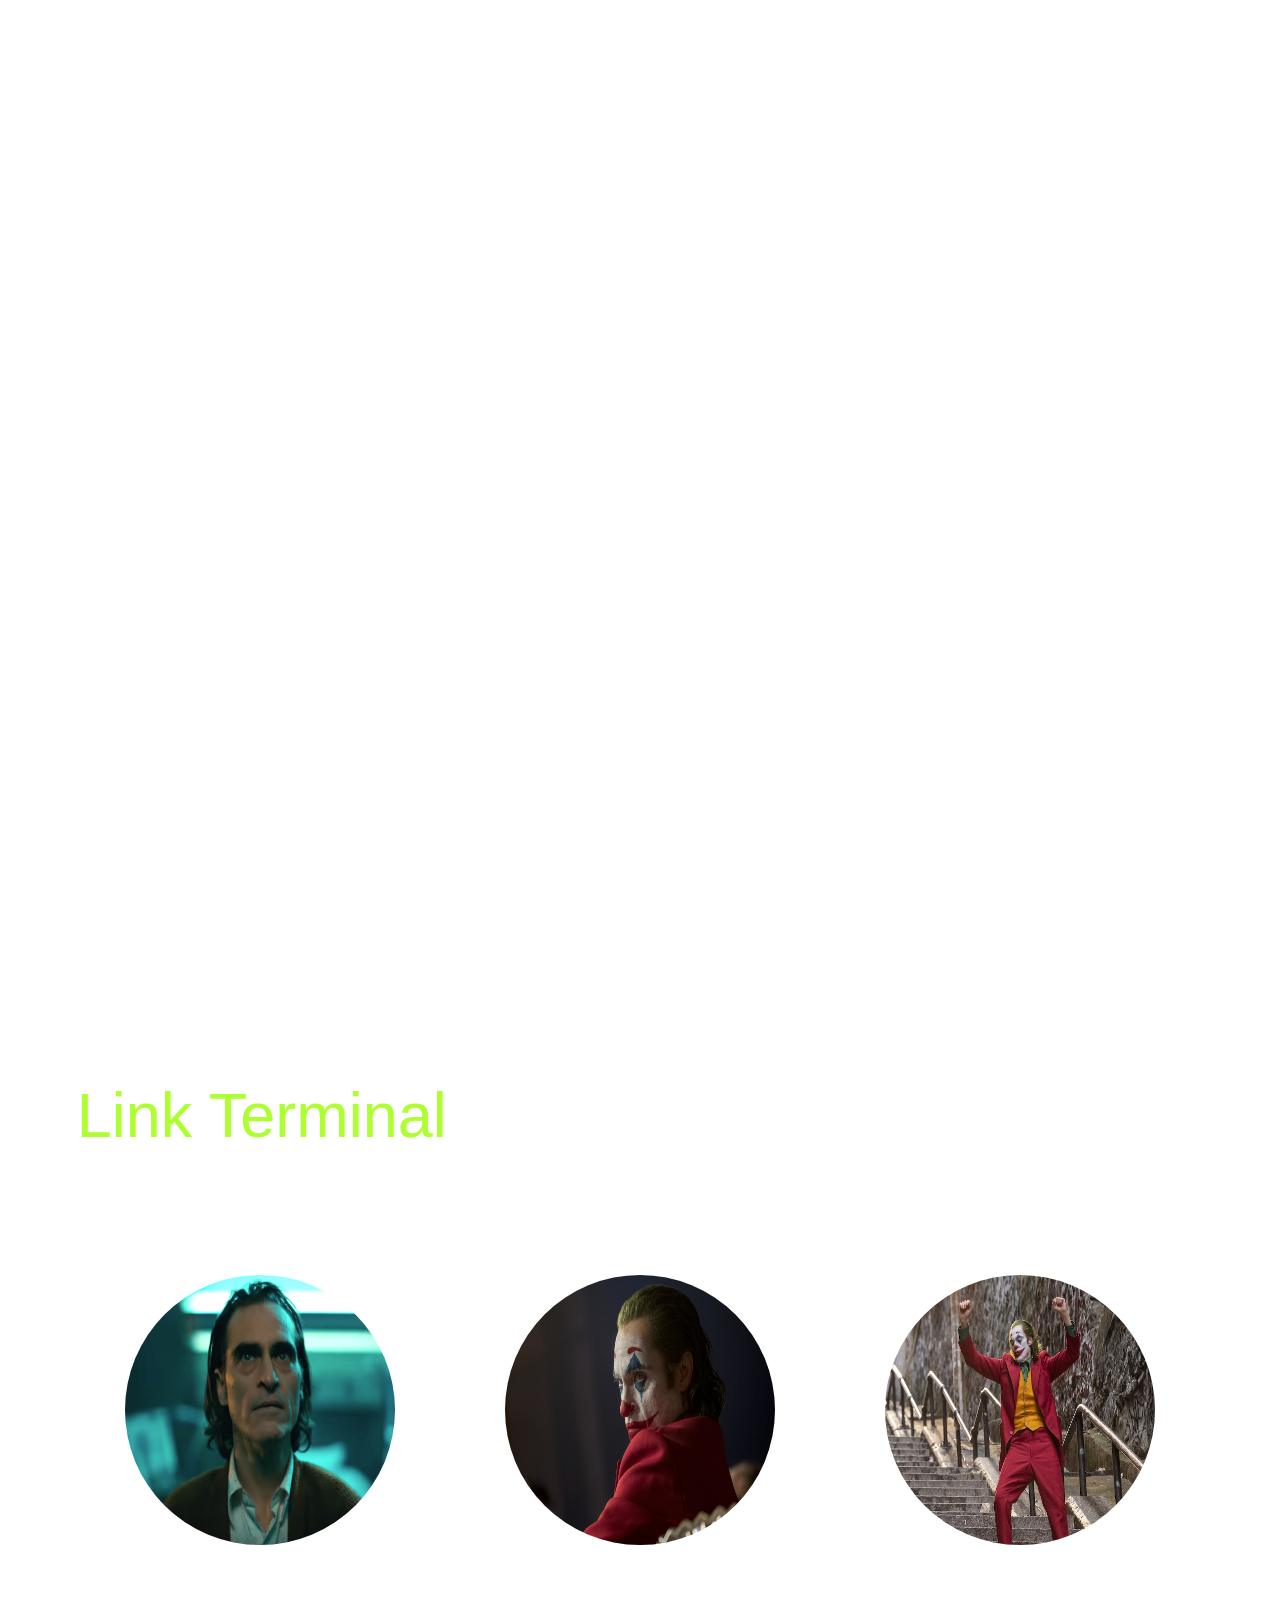
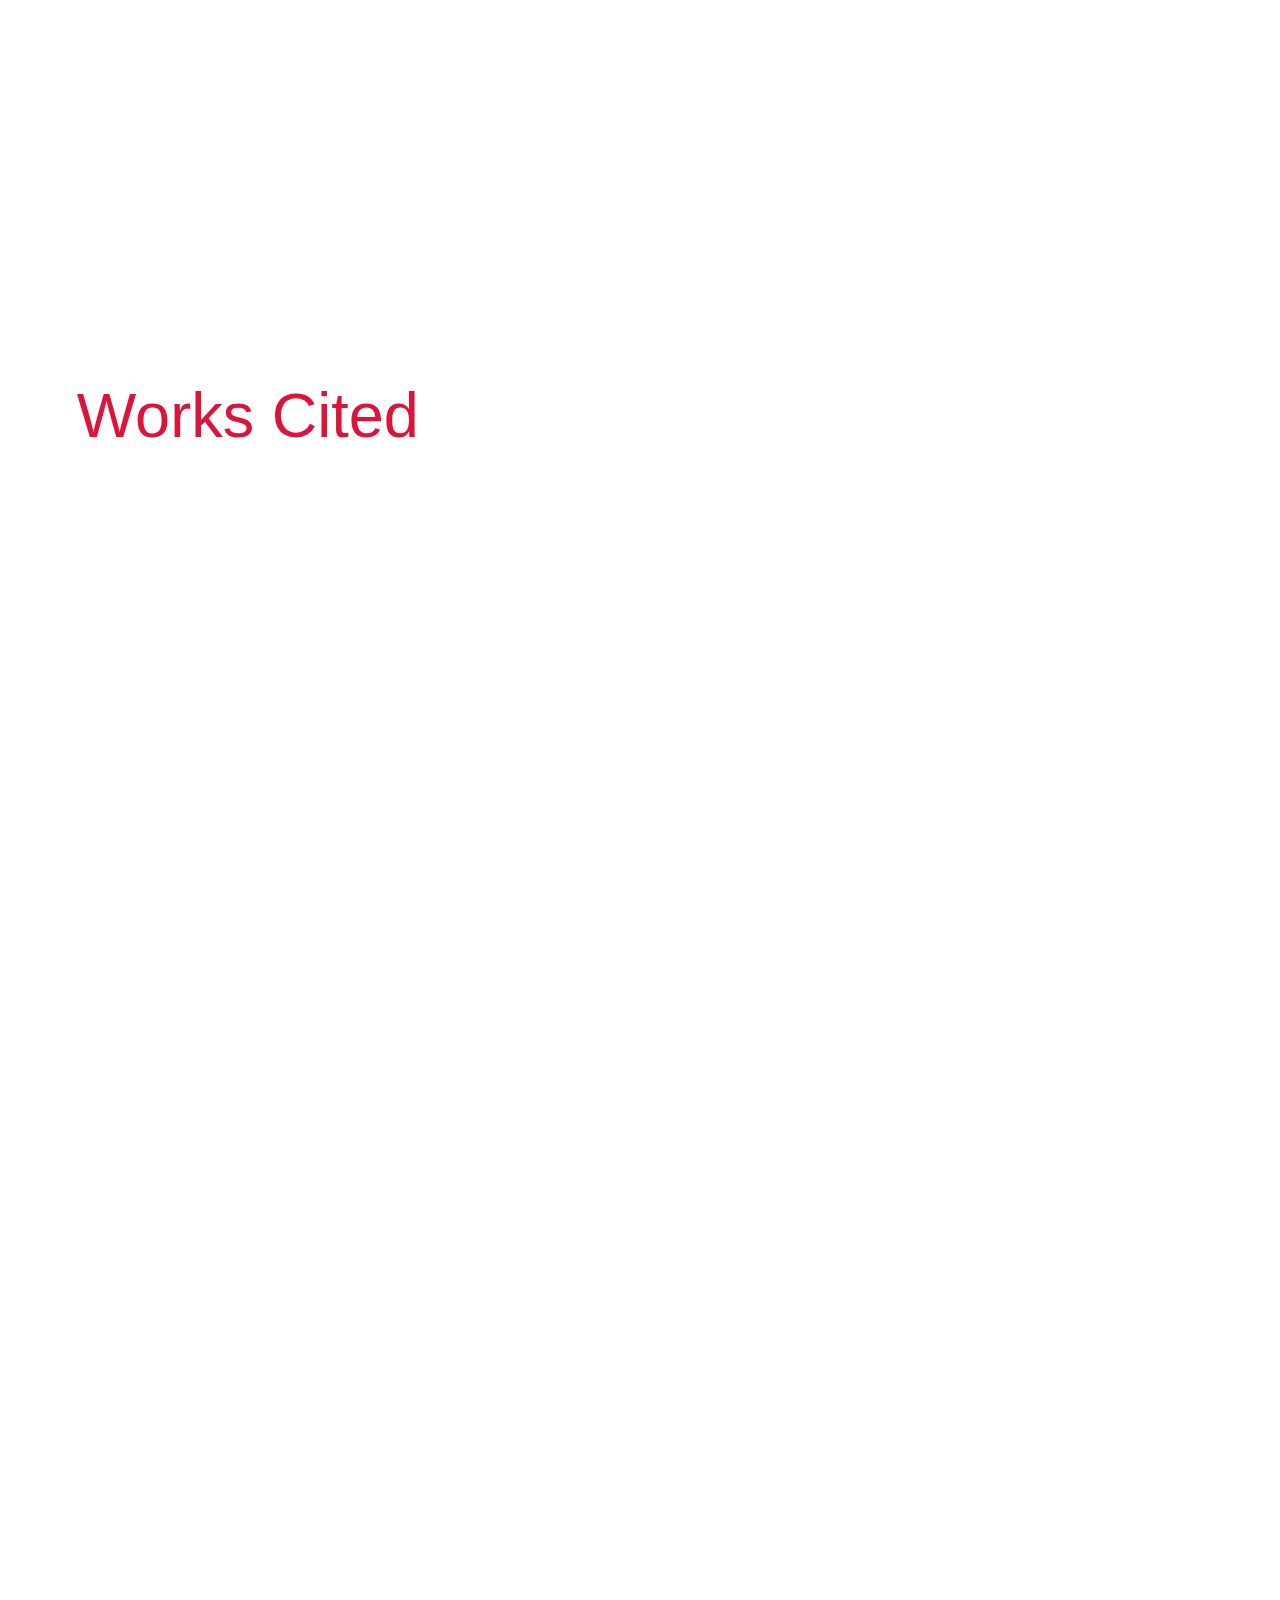
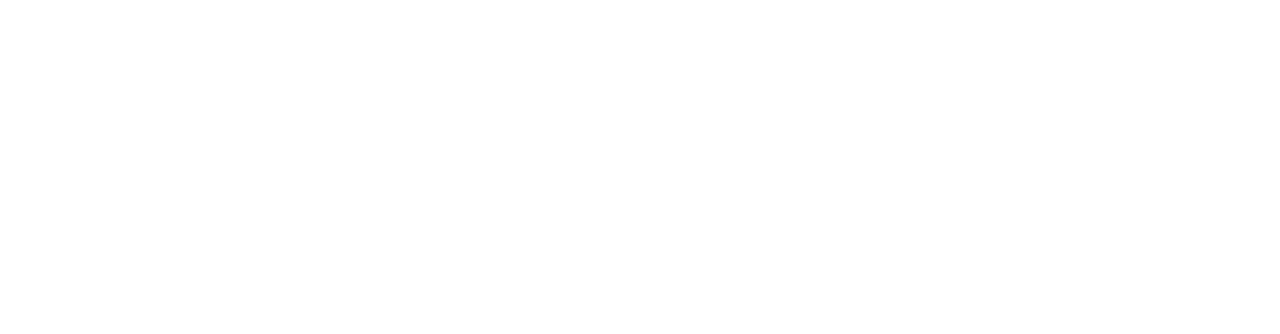
==== commit aa1158a1: "Update index.html" ====
--- a/index.html
+++ b/index.html
@@ -35,9 +35,6 @@
       <a href="index.html#background">
           Background
       </a>
-      <a href="index.html#introduction">
-          Introduction
-      </a>
       <a href="#link-terminal"
         >Link Terminal</a
       >
--- a/style.css
+++ b/style.css
@@ -93,7 +93,7 @@
 }
 
 .Title {
-  font-size: 10vh;
+  font-size: 6vh;
   color: yellow;
 }
 
@@ -137,6 +137,36 @@
 }
 .citation-box {
   margin-bottom: 5%;
+}
+
+.by {
+  font-size: 3vh;
+  color: yellow;
+}
+
+#abstract {
+  width: 100%;
+  margin: auto;
+  min-height: 100vh;
+  margin-top: 15%;
+}
+
+.abstract {
+  color: white;
+}
+
+#introduction {
+  width: 100%;
+  margin: auto;
+  min-height: 100vh;
+  margin-top: 15%;
+}
+
+#background {
+  width: 100%;
+  margin: auto;
+  min-height: 100vh;
+  margin-top: 15%;
 }
 
 #link-terminal {
@@ -307,3 +337,7 @@
   color: peachpuff;
   font-size: 5vh;
 }
+
+.pie-chart {
+  height: 250px;
+}
